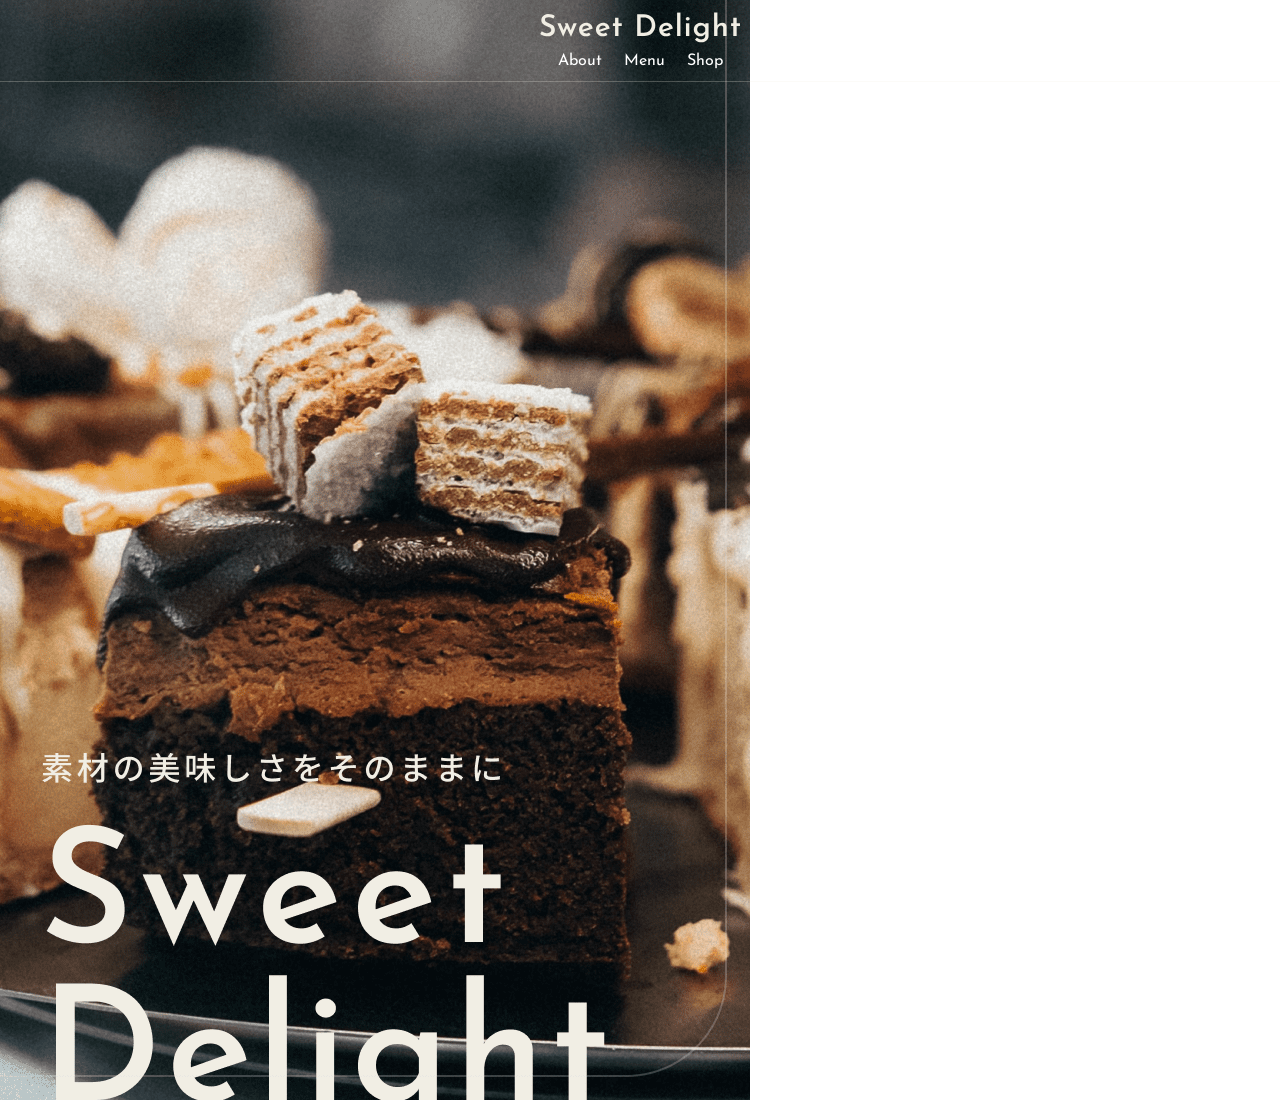
==== practice.html @ d978f531 "finish day8" ====
<!DOCTYPE html>
<html lang="ja">
  <head>
    <meta charset="UTF-8" />
    <meta name="viewport" content="width=device-width, initial-scale=1.0" />
    <link rel="shortcut icon" href="./favicon.ico" type="image/x-icon" />
    <meta name="robots" content="noindex" />

    <title>Sweet delight</title>
    <meta
      name="description"
      content="検索結果で表示されるサイトの概要を記述します。"
    />

    <link rel="preconnect" href="https://fonts.googleapis.com" />
    <link rel="preconnect" href="https://fonts.gstatic.com" crossorigin />
    <link
      href="https://fonts.googleapis.com/css2?family=Josefin+Sans:ital,wght@0,100..700;1,100..700&family=Noto+Sans+JP:wght@100..900&display=swap"
      rel="stylesheet"
    />

    <link rel="stylesheet" href="./css/reset.css" />
    <link rel="stylesheet" href="./css/style-practice.css" />
  </head>
  <body>
    <header class="header">
      <h1 class="header-logo">
        <img src="./img/logo.svg" alt="Sweet Delight" />
      </h1>
      <nav class="header-nav">
        <ul class="header-nav-list">
          <li class="header-nav-item">
            <a href="#about" class="header-nav-link">About</a>
          </li>
          <li class="header-nav-item">
            <a href="#menu" class="header-nav-link">Menu</a>
          </li>
          <li class="header-nav-item">
            <a href="#shop" class="header-nav-link">Shop</a>
          </li>
        </ul>
      </nav>
    </header>

    <div class="fv">
      <img src="./img/sp/fv.png" alt="">
    </div>
  </body>
</html>
---- css/style-practice.css ----
body {
  font-family: "Josefin Sans", "Noto Sans JP", sans-serif;
}

.header {
  position: fixed;
  top: 0;
  left: 0;
  border-bottom: 1px solid rgba(241, 238, 228, 0.25);
  width: 100%;
  text-align: center;
  padding: 12px;
}

.header-nav {
  margin-top: 10px;
}

.header-nav-list {
  display: flex;
  justify-content: center;
  gap: 22px;
}

.header-nav-link {
  color: #fff;
}
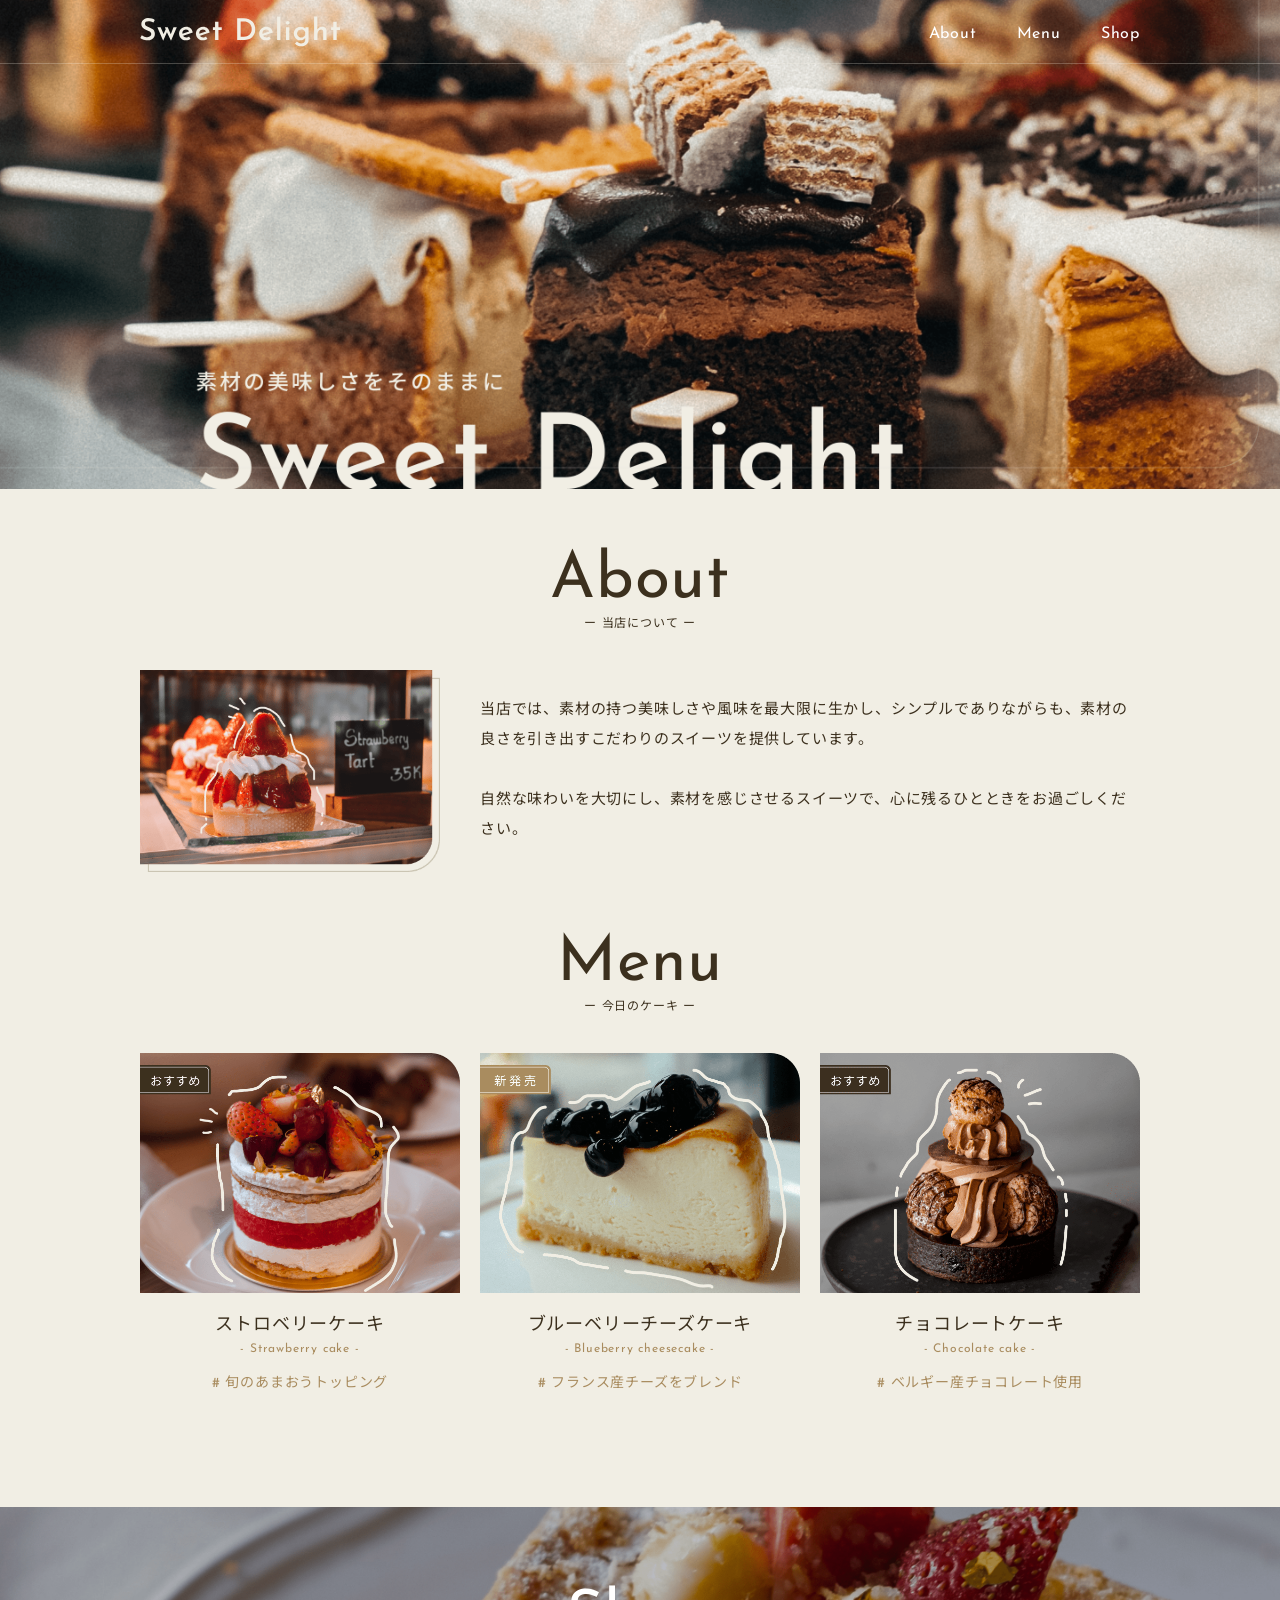
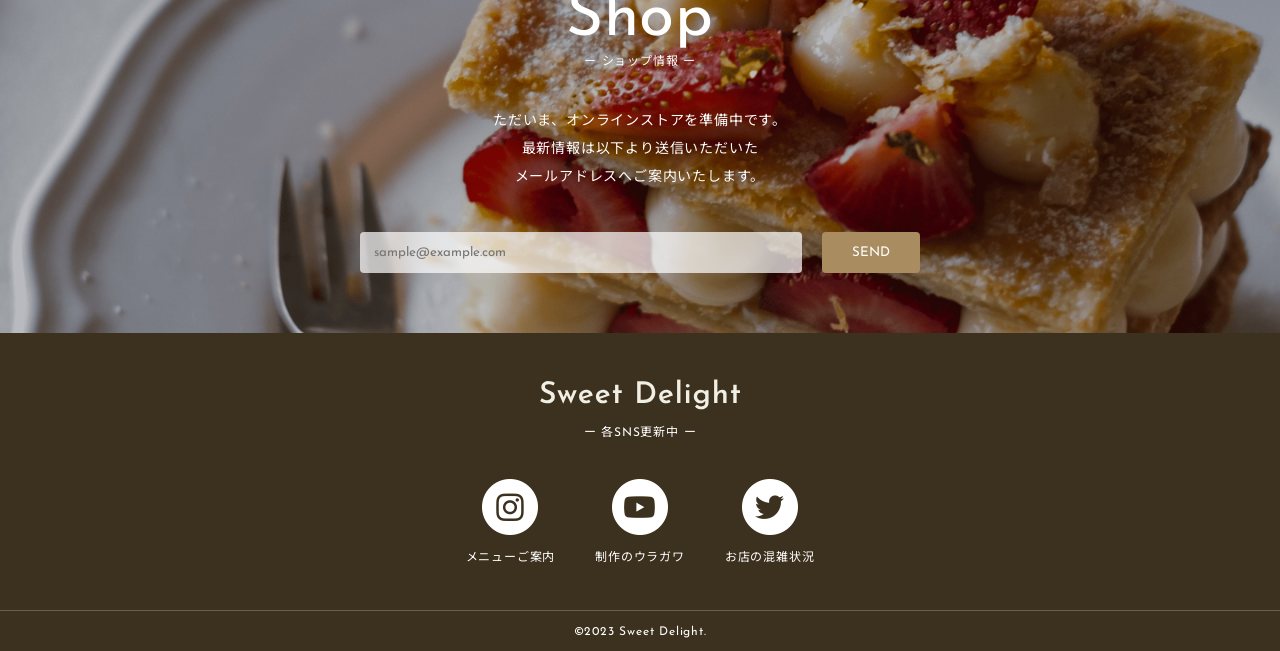
==== commit 7a48a2f3: "practice lp" ====
--- a/practice.html
+++ b/practice.html
@@ -24,26 +24,167 @@
   </head>
   <body>
     <header class="header">
-      <h1 class="header-logo">
-        <img src="./img/logo.svg" alt="Sweet Delight" />
-      </h1>
-      <nav class="header-nav">
-        <ul class="header-nav-list">
-          <li class="header-nav-item">
-            <a href="#about" class="header-nav-link">About</a>
-          </li>
-          <li class="header-nav-item">
-            <a href="#menu" class="header-nav-link">Menu</a>
-          </li>
-          <li class="header-nav-item">
-            <a href="#shop" class="header-nav-link">Shop</a>
-          </li>
-        </ul>
-      </nav>
+      <div class="header-inner">
+        <h1 class="header-logo">
+          <img src="./img/logo.svg" alt="Sweet Delight" />
+        </h1>
+        <nav class="header-nav">
+          <ul class="header-nav-list">
+            <li class="header-nav-item">
+              <a href="#about" class="header-nav-link">About</a>
+            </li>
+            <li class="header-nav-item">
+              <a href="#menu" class="header-nav-link">Menu</a>
+            </li>
+            <li class="header-nav-item">
+              <a href="#shop" class="header-nav-link">Shop</a>
+            </li>
+          </ul>
+        </nav>
+      </div>
     </header>
 
     <div class="fv">
-      <img src="./img/sp/fv.png" alt="">
+      <picture class="fv-picture">
+        <source media="(min-width: 768px)" srcset="./img/fv.png" />
+        <img
+          src="./img/sp/fv.png"
+          alt="素材の美味しさをそのままに Sweet Delight"
+        />
+      </picture>
     </div>
+
+    <section class="about" id="about">
+      <div class="inner">
+        <h2 class="section-heading">
+          <span class="section-heading-main">About</span>
+          <span class="section-heading-sub">ー 当店について ー</span>
+        </h2>
+        <div class="about-contents">
+          <img src="./img/about.png" alt="当店について" class="about-img" />
+          <div class="about-text-contents">
+            <p class="about-text">
+              当店では、素材の持つ美味しさや風味を最大限に生かし、シンプルでありながらも、素材の良さを引き出すこだわりのスイーツを提供しています。
+            </p>
+            <p class="about-text">
+              自然な味わいを大切にし、素材を感じさせるスイーツで、心に残るひとときをお過ごしください。
+            </p>
+          </div>
+        </div>
+      </div>
+    </section>
+
+    <section class="menu" id="menu">
+      <div class="inner">
+        <h2 class="section-heading">
+          <span class="section-heading-main">Menu</span>
+          <span class="section-heading-sub">ー 今日のケーキ ー</span>
+        </h2>
+        <div class="menu-contents">
+          <ul class="menu-list">
+            <li class="menu-item">
+              <div class="menu-img">
+                <img src="./img/menu1.png" alt="ストロベリーケーキ" />
+              </div>
+              <div class="menu-text-contents">
+                <h3>
+                  <span class="menu-name-main">ストロベリーケーキ</span>
+                  <span class="menu-name-sub">- Strawberry cake -</span>
+                </h3>
+                <p class="menu-text"># 旬のあまおうトッピング</p>
+              </div>
+            </li>
+            <li class="menu-item">
+              <div class="menu-img">
+                <img src="./img/menu2.png" alt="ブルーベリーチーズケーキ" />
+              </div>
+              <div class="menu-text-contents">
+                <h3>
+                  <span class="menu-name-main">ブルーベリーチーズケーキ</span>
+                  <span class="menu-name-sub">- Blueberry cheesecake -</span>
+                </h3>
+                <p class="menu-text"># フランス産チーズをブレンド</p>
+              </div>
+            </li>
+            <li class="menu-item">
+              <div class="menu-img">
+                <img src="./img/menu3.png" alt="チョコレートケーキ" />
+              </div>
+              <div class="menu-text-contents">
+                <h3>
+                  <span class="menu-name-main">チョコレートケーキ</span>
+                  <span class="menu-name-sub">- Chocolate cake - </span>
+                </h3>
+                <p class="menu-text"># ベルギー産チョコレート使用</p>
+              </div>
+            </li>
+          </ul>
+        </div>
+      </div>
+    </section>
+
+    <section class="shop" id="shop">
+      <div class="shop-inner">
+        <h2 class="section-heading section-heading-l">
+          <span class="section-heading-main">Shop</span>
+          <span class="section-heading-sub">ー ショップ情報 ー</span>
+        </h2>
+        <div class="shop-contents">
+          <p class="shop-text">
+            ただいま、オンラインストアを準備中です。<br />最新情報は以下より送信いただいた<br />メールアドレスへご案内いたします。
+          </p>
+          <form action="" class="form">
+            <input
+              type="email"
+              class="form-input"
+              placeholder="sample@example.com"
+            />
+            <button type="submit" class="form-submit">SEND</button>
+          </form>
+        </div>
+      </div>
+    </section>
+
+    <footer class="footer">
+      <div class="footer-logo">
+        <img src="./img/logo.svg" alt="" />
+      </div>
+      <p class="footer-text">ー 各SNS更新中 ー</p>
+      <ul class="footer-nav-list">
+        <li class="footer-nav-item">
+          <a href="https://www.instagram.com/" target="_blank" class="footer-nav-link">
+            <img
+              src="./img/icon-instagram.png"
+              alt="Instagramアイコン　メニューご案内"
+              class="sns-img"
+            />
+            <p class="footer-nav-link-text">メニューご案内</p>
+          </a>
+        </li>
+        <li class="footer-nav-item">
+          <a href="https://www.youtube.com/" target="_blank" class="footer-nav-link">
+            <img
+              src="./img/icon-youtube.png"
+              alt="YouTubeアイコン　制作のウラガワ"
+              class="sns-img"
+            />
+            <p class="footer-nav-link-text">制作のウラガワ</p>
+          </a>
+        </li>
+        <li class="footer-nav-item">
+          <a href="https://twitter.com/?lang=ja" target="_blank" class="footer-nav-link">
+            <img
+              src="./img/icon-twitter.png"
+              alt="Twitterアイコン　お店の混雑状況"
+              class="sns-img"
+            />
+            <p class="footer-nav-link-text">お店の混雑状況</p>
+          </a>
+        </li>
+      </ul>
+      <div class="footer-copy-wrapper">
+        <small class="footer-copylight">&copy;2023 Sweet Delight.</small>
+      </div>
+    </footer>
   </body>
 </html>
--- a/css/style-practice.css
+++ b/css/style-practice.css
@@ -1,7 +1,14 @@
 body {
   font-family: "Josefin Sans", "Noto Sans JP", sans-serif;
-}
-
+  letter-spacing: 0.05rem;
+  color: #3c301e;
+}
+
+img {
+  width: 100%;
+}
+
+/* header */
 .header {
   position: fixed;
   top: 0;
@@ -12,6 +19,11 @@
   padding: 12px;
 }
 
+.header-logo {
+  width: 200px;
+  margin: 0 auto;
+}
+
 .header-nav {
   margin-top: 10px;
 }
@@ -25,3 +37,293 @@
 .header-nav-link {
   color: #fff;
 }
+
+/* 共通クラス */
+.about {
+  padding: 40px 0;
+  background-color: #f1eee4;
+}
+
+.inner {
+  padding: 0 40px;
+}
+
+.section-heading {
+  text-align: center;
+  margin-bottom: 40px;
+}
+
+.section-heading-l {
+  color: #fff;
+}
+
+.section-heading-main {
+  display: block;
+  font-size: 40px;
+}
+
+.section-heading-sub {
+  display: block;
+  font-size: 12px;
+}
+
+/* ファーストビュー */
+.fv-picture img {
+  width: 100%;
+}
+
+/* aboutセクション */
+.about-text {
+  font-size: 14px;
+  line-height: 2;
+}
+
+.about-text + .about-text {
+  margin-top: 16px;
+}
+
+.about-text-contents {
+  margin-top: 20px;
+}
+
+/* Menu */
+.menu {
+  padding: 80px 0;
+  background-color: #f1eee4;
+}
+
+.menu-item + .menu-item {
+  margin-top: 62px;
+}
+
+.menu-text-contents {
+  text-align: center;
+  padding: 16px 10px;
+}
+
+.menu-name-main {
+  font-size: 18px;
+  display: block;
+}
+
+.menu-name-sub {
+  font-size: 12px;
+  color: #a98c5f;
+  display: block;
+  margin-top: 8px;
+}
+
+.menu-text {
+  font-size: 14px;
+  color: #a98c5f;
+  margin-top: 16px;
+}
+
+/* shopセクション */
+.shop {
+  background-image: url(../img/sp/bg-shop.png);
+  background-position: center center;
+  background-size: cover;
+  padding: 80px 0;
+}
+
+.shop-inner {
+  padding: 0 20px;
+}
+
+.shop-text {
+  color: #fff;
+  text-align: center;
+  font-size: 14px;
+  line-height: 2;
+}
+
+.form {
+  margin-top: 40px;
+}
+
+.form-input {
+  width: 100%;
+  border-radius: 4px;
+  background-color: rgba(255, 255, 255, 0.7);
+  border: none;
+  font-family: "Josefin Sans", "Noto Sans JP", sans-serif;
+  padding: 14px;
+}
+
+.form-submit {
+  border-radius: 4px;
+  border: none;
+  font-family: "Josefin Sans", "Noto Sans JP", sans-serif;
+  display: block;
+  margin: 10px auto 0;
+  width: 120px;
+  padding: 12px 10px;
+  background-color: #a98c5f;
+  color: #fff;
+}
+
+/* footer */
+.footer {
+  background-color: #3c301e;
+  text-align: center;
+  padding-top: 46px;
+  color: #fff;
+}
+
+.footer-logo {
+  width: 200px;
+  margin: 0 auto;
+}
+
+.footer-text {
+  font-size: 12px;
+}
+
+.footer-nav-list {
+  margin-top: 40px;
+  display: flex;
+  justify-content: center;
+  gap: 24px;
+  padding: 0 20px;
+}
+
+.footer-nav-link-text {
+  font-size: 12px;
+  margin-top: 12px;
+}
+
+.sns-img {
+  width: 56px;
+}
+
+.footer-copy-wrapper {
+  border-top: 1px solid rgba(241, 238, 228, 0.25);
+  margin-top: 46px;
+  padding: 12px;
+}
+
+.footer-copylight {
+  font-size: 12px;
+}
+
+/* タブレット・PCサイズの表示 */
+@media screen and (min-width: 768px) {
+  body {
+    letter-spacing: 0.05rem;
+    color: #3c301e;
+  }
+  .header {
+    padding: 16px;
+  }
+
+  .header-logo {
+    margin: 0;
+  }
+  .header-inner {
+    max-width: 1080px;
+    padding: 0 40px;
+    margin: 0 auto;
+    display: flex;
+    justify-content: space-between;
+  }
+
+  .header-nav-list {
+    gap: 40px;
+  }
+
+  .header-nav-link {
+    transition: opacity 0.3s;
+  }
+
+  .header-nav-link:hover {
+    opacity: 0.7;
+  }
+
+  .section-heading {
+    padding-top: 20px;
+  }
+
+  .section-heading-main {
+    font-size: 64px;
+  }
+
+  .about-text + .about-text {
+    margin-top: 30px;
+  }
+  .inner {
+    max-width: 1080px;
+    padding: 0 40px;
+    margin-inline: auto;
+  }
+
+  .about-contents {
+    display: flex;
+    gap: 40px;
+    align-items: center;
+  }
+
+  .about-img {
+    width: 300px;
+  }
+
+  .about-text-contents {
+    margin-top: 0;
+  }
+
+  .about-text {
+    font-size: 15px;
+  }
+
+  .menu {
+    padding: 0 0 100px;
+  }
+
+  .menu-list {
+    display: flex;
+    gap: 20px;
+  }
+
+  .menu-item + .menu-item {
+    margin-top: 0;
+  }
+
+  .shop {
+    background-image: url(../img/bg-shop.png);
+    background-position: center center;
+    background-size: cover;
+    padding: 60px 0;
+  }
+
+  .shop-inner {
+    max-width: 600px;
+    margin-inline: auto;
+  }
+
+  .form {
+    display: flex;
+    gap: 20px;
+  }
+
+  .form-submit {
+    margin-top: 0;
+    transition: opacity 0.3s;
+  }
+
+  .form-submit:hover {
+    opacity: 0.7;
+    cursor: pointer;
+  }
+
+  .footer-text {
+    margin-top: 12px;
+  }
+
+  .footer-nav-list {
+    gap: 40px;
+  }
+
+  .footer_copylight {
+    font-size: 13px;
+  }
+}
